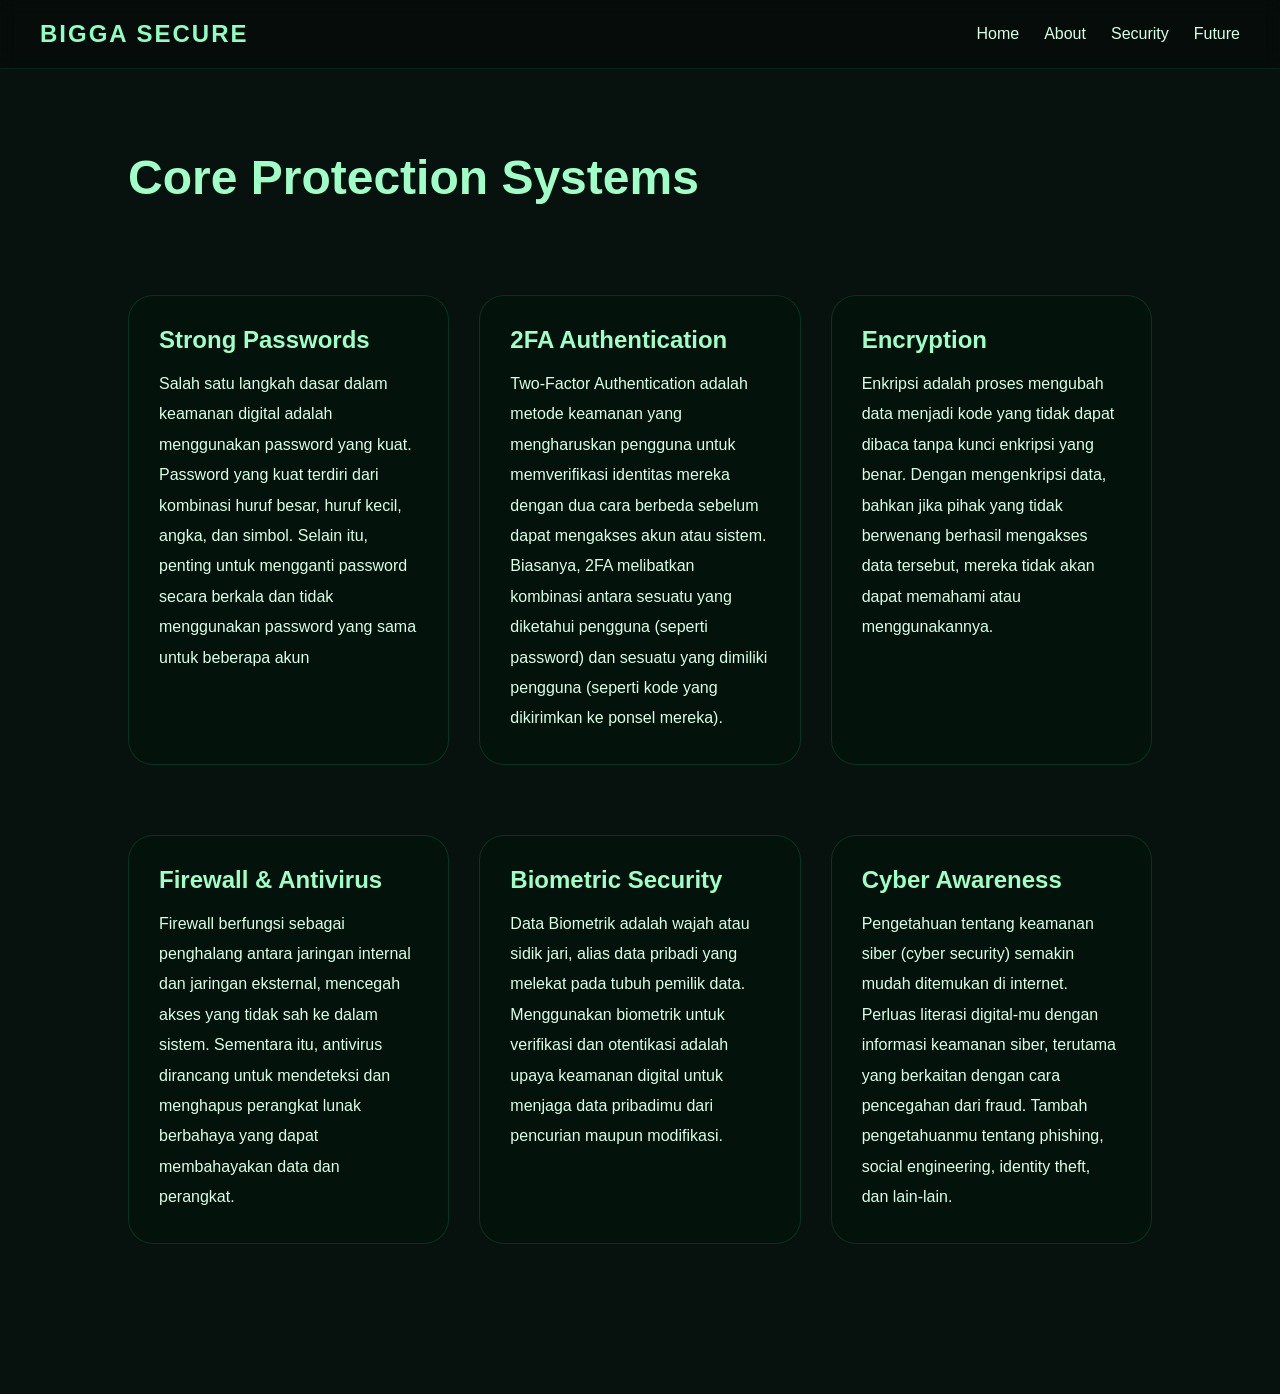
==== security.html @ c843732a "Add files via upload" ====
<!DOCTYPE html>
<html lang="en">
<head>
  <meta charset="UTF-8">
  <meta name="viewport" content="width=device-width, initial-scale=1.0">

  <title>Security Methods | Bigga Secure</title>

  <link rel="stylesheet" href="style.css">
</head>

<body>

  <nav>
    <h2>BIGGA SECURE</h2>

    <ul>
      <li><a href="index.html">Home</a></li>
      <li><a href="about.html">About</a></li>
      <li><a href="security.html">Security</a></li>
      <li><a href="future.html">Future</a></li>
    </ul>
  </nav>

  <section class="content-page">

    <h1>Core Protection Systems</h1>

    <div class="card-grid">

      <div class="glass-card">
        <h2>Strong Passwords</h2>
        <p>Salah satu langkah dasar dalam keamanan digital adalah menggunakan password yang kuat. Password yang kuat terdiri dari kombinasi huruf besar, huruf kecil, angka, dan simbol. Selain itu, penting untuk mengganti password secara berkala dan tidak menggunakan password yang sama untuk beberapa akun</p>
      </div>

      <div class="glass-card">
        <h2>2FA Authentication</h2>
        <p>Two-Factor Authentication adalah metode keamanan yang mengharuskan pengguna untuk memverifikasi identitas mereka dengan dua cara berbeda sebelum dapat mengakses akun atau sistem. Biasanya, 2FA melibatkan kombinasi antara sesuatu yang diketahui pengguna (seperti password) dan sesuatu yang dimiliki pengguna (seperti kode yang dikirimkan ke ponsel mereka).</p>
      </div>

      <div class="glass-card">
        <h2>Encryption</h2>
        <p>Enkripsi adalah proses mengubah data menjadi kode yang tidak dapat dibaca tanpa kunci enkripsi yang benar. Dengan mengenkripsi data, bahkan jika pihak yang tidak berwenang berhasil mengakses data tersebut, mereka tidak akan dapat memahami atau menggunakannya.</p>
      </div>

      <div class="glass-card">
        <h2>Firewall & Antivirus</h2>
        <p>Firewall berfungsi sebagai penghalang antara jaringan internal dan jaringan eksternal, mencegah akses yang tidak sah ke dalam sistem. Sementara itu, antivirus dirancang untuk mendeteksi dan menghapus perangkat lunak berbahaya yang dapat membahayakan data dan perangkat.</p>
      </div>

      <div class="glass-card">
        <h2>Biometric Security</h2>
        <p>Data Biometrik adalah wajah atau sidik jari, alias data pribadi yang melekat pada tubuh pemilik data. Menggunakan biometrik untuk verifikasi dan otentikasi adalah upaya keamanan digital untuk menjaga data pribadimu dari pencurian maupun modifikasi.</p>
      </div>

      <div class="glass-card">
        <h2>Cyber Awareness</h2>
        <p>Pengetahuan tentang keamanan siber (cyber security) semakin mudah ditemukan di internet. Perluas literasi digital-mu dengan informasi keamanan siber, terutama yang berkaitan dengan cara pencegahan dari fraud. Tambah pengetahuanmu tentang phishing, social engineering, identity theft, dan lain-lain.</p>
      </div>

    </div>

  </section>

</body>
</html>
---- style.css ----
/*section 1*/

*{
  margin:0;
  padding:0;
  box-sizing:border-box;
}

body{
  font-family:Arial, Helvetica, sans-serif;
  background:#07110d;
  color:#d8ffe8;
  overflow-x:hidden;
}

/* Navigation */

nav{
  position:fixed;
  top:0;
  width:100%;

  display:flex;
  justify-content:space-between;
  align-items:center;

  padding:20px 40px;

  background:rgba(0,0,0,0.25);

  backdrop-filter:blur(10px);

  border-bottom:1px solid rgba(0,255,170,0.1);

  z-index:1000;
}

nav h2{
  color:#8effc3;
  letter-spacing:2px;
}

/*Section 2*/

nav ul{
  display:flex;
  list-style:none;
  gap:25px;
}

nav a{
  color:#d6ffe8;
  text-decoration:none;
  transition:0.3s;
}
/* Hero */

.hero-page{
  min-height:100vh;

  display:flex;
  justify-content:center;
  align-items:center;

  text-align:center;

  position:relative;

  background:
  url('https://encrypted-tbn0.gstatic.com/images?q=tbn:ANd9GcSVBZOtTkUM7jFmlrrBxPNomndgYX7avk2jZA&s')
  center/cover;
}

.overlay{
  position:absolute;
  inset:0;

  background:
  linear-gradient(rgba(0,0,0,0.6),
  rgba(0,0,0,0.7));
}

.hero-content{
  position:relative;
  z-index:5;

  max-width:900px;

  padding:50px;

  background:rgba(0,20,10,0.45);

  border:1px solid rgba(0,255,170,0.2);
  border-radius:30px;

  backdrop-filter:blur(10px);
}

.hero-content h1{
  font-size:60px;
  margin-bottom:20px;

  color:#9effc7;
}

.hero-content p{
  line-height:1.8;
  margin-bottom:30px;

  color:#c6ffe0;
}

.main-button{
  display:inline-block;

  padding:15px 35px;
  
  background:
  linear-gradient(135deg,#00ff99,#00b36b);

  border-radius:40px;

  color:#04100b;
text-decoration: none;
  font-weight:bold;

  transition:0.3s;
}

.main-button:hover{
  transform:translateY(-8px);
}

/* Section 3 */
/* Pages */

.content-page{
  padding:150px 10%;
}

.content-page h1{
  font-size:3rem;
  margin-bottom:25px;

  color:#9effc7;
}

.content-page p{
  line-height:1.9;
  max-width:900px;

  color:#d8ffe8;
}

/* Cards */

.card-grid{
  display:grid;

  grid-template-columns:
  repeat(auto-fit,minmax(280px,1fr));

  gap:30px;

  margin-top:50px;
}

.glass-card{
  margin-top:40px;

  padding:30px;

  background:rgba(0,20,10,0.45);

  border:1px solid rgba(0,255,170,0.15);
  border-radius:25px;

  transition:0.4s;
}

.glass-card:hover{
  transform:translateY(-10px);

  border-color:#00ffaa;

  box-shadow:
  0 0 25px rgba(0,255,170,0.2);
}

.glass-card h2{
  margin-bottom:15px;

  color:#9effc7;
}
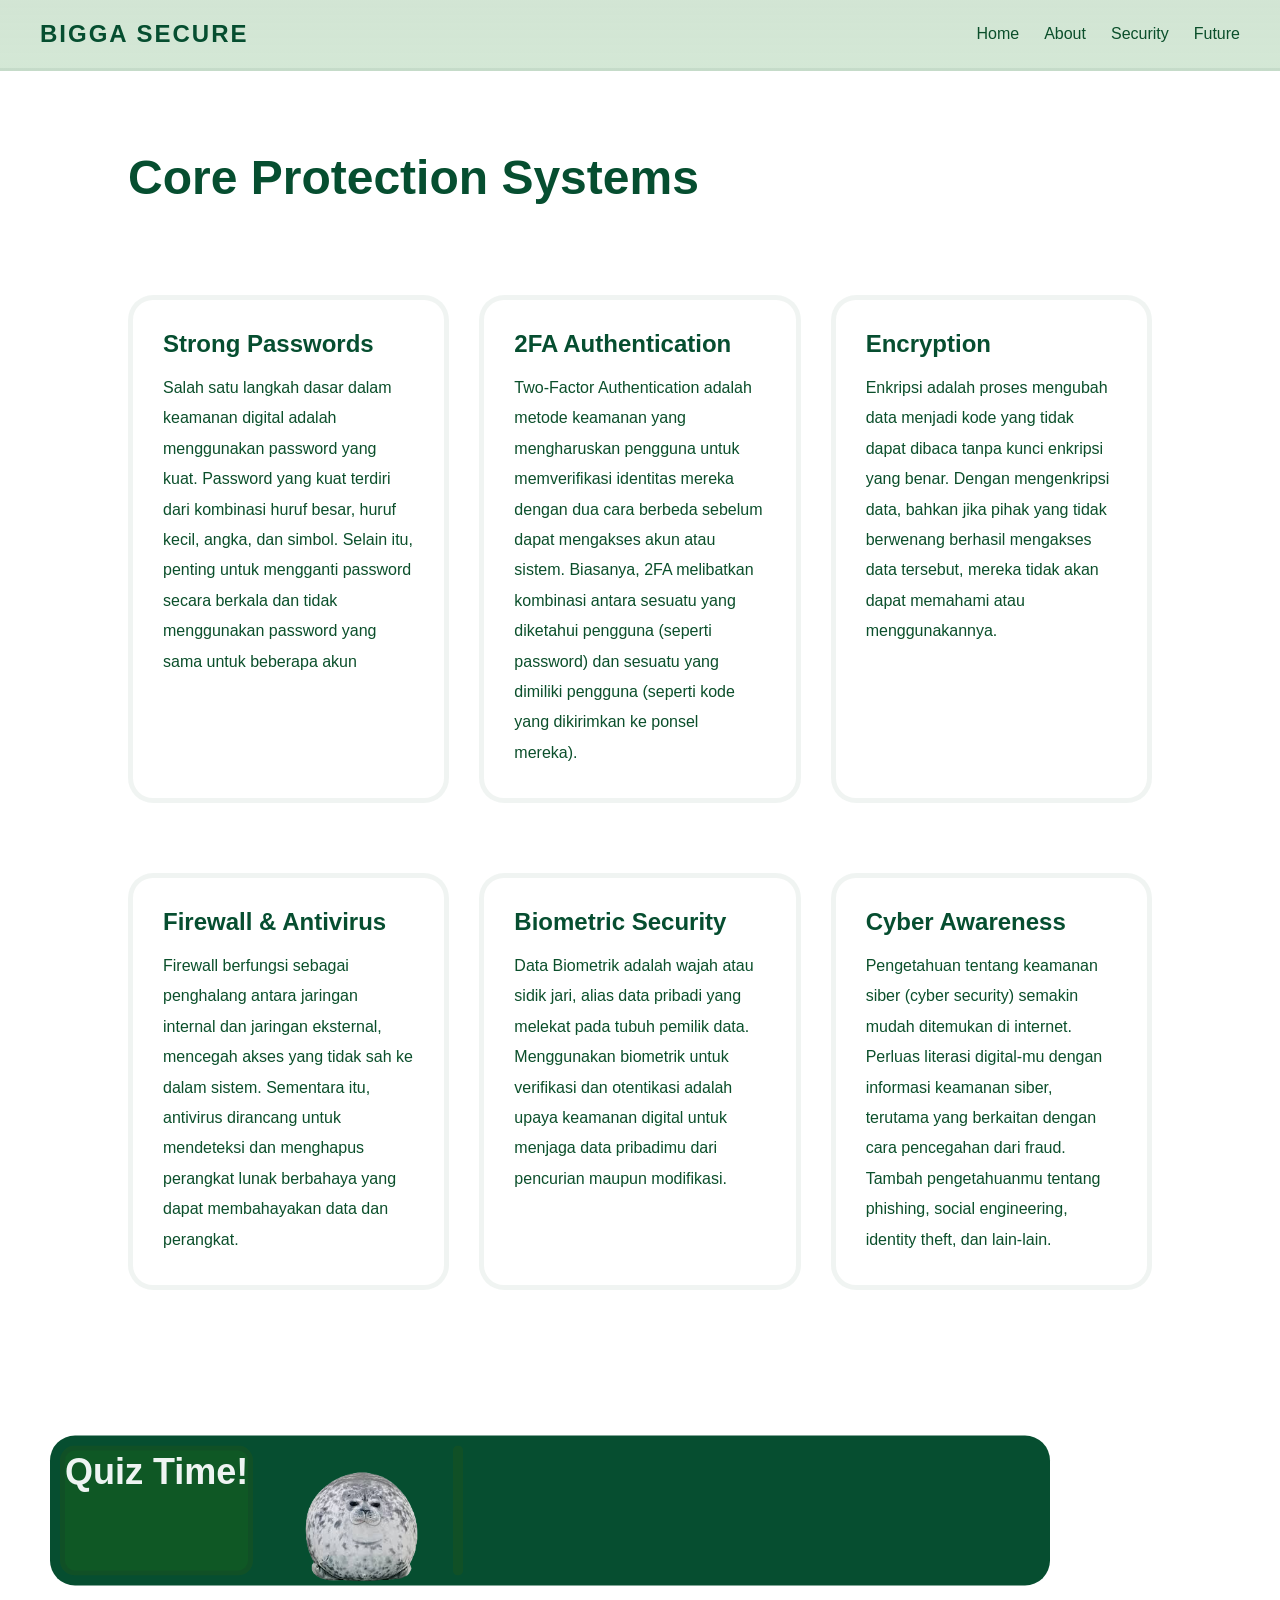
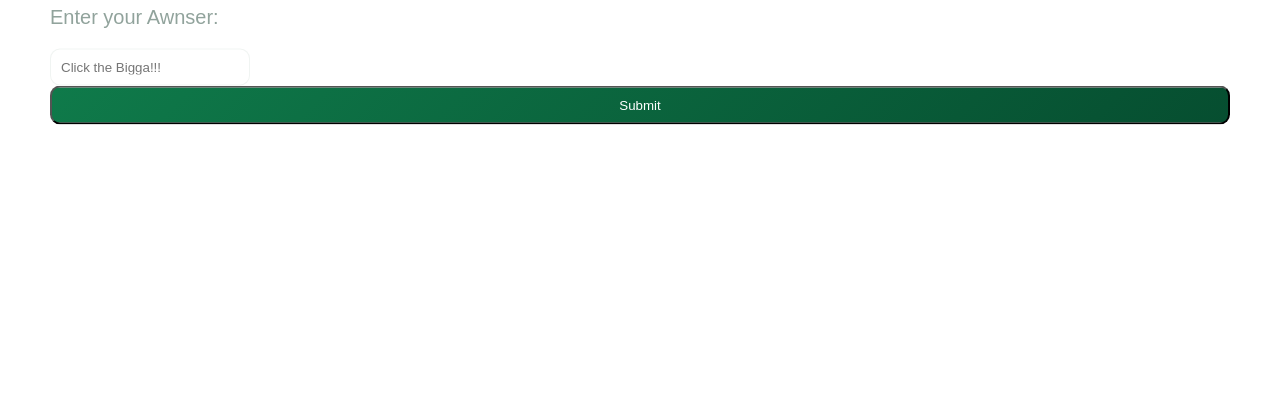
==== commit 1b8b4c30: "Add files via upload" ====
--- a/security.html
+++ b/security.html
@@ -3,14 +3,13 @@
 <head>
   <meta charset="UTF-8">
   <meta name="viewport" content="width=device-width, initial-scale=1.0">
-
   <title>Security Methods | Bigga Secure</title>
 
   <link rel="stylesheet" href="style.css">
 </head>
 
 <body>
-
+<script src="typewriter.js"></script>
   <nav>
     <h2>BIGGA SECURE</h2>
 
@@ -62,5 +61,21 @@
 
   </section>
 
+
+  <section class="quiz">
+    <div class="quizNPC">
+      <h2 class="quizTime">Quiz Time!</h2>
+<image class="bigga" src="assets/Seal.png" onclick="typeWriter()">
+<p class="quizTime" id="demo"></p>
+    </div>
+
+<label class="quizQuestion" for="userAwnser">Enter your Awnser:</label>
+<input class="quizInput" type="text" id="userAwnser" placeholder="Click the Bigga!!!">
+
+<button class="quizSubmit" onclick="showOutput()">Submit</button>
+
+  <p class="quizOutput" id="outputMessage"></p>
+</section>
+
 </body>
 </html>
--- a/style.css
+++ b/style.css
@@ -8,8 +8,8 @@
 
 body{
   font-family:Arial, Helvetica, sans-serif;
-  background:#07110d;
-  color:#d8ffe8;
+  background-color:linear-gradient(to bottom, #ffffff, #b4d4ba);
+  color:#0b4f2b;
   overflow-x:hidden;
 }
 
@@ -26,17 +26,17 @@
 
   padding:20px 40px;
 
-  background:rgba(0,0,0,0.25);
-
-  backdrop-filter:blur(10px);
-
-  border-bottom:1px solid rgba(0,255,170,0.1);
+  background:linear-gradient(rgba(205, 226, 207, 0.9), rgba(183, 216, 186, 0.6));
+
+  backdrop-filter:blur(6px);
+
+  border-bottom:3px solid rgba(11,79,43,0.06);
 
   z-index:1000;
 }
 
 nav h2{
-  color:#8effc3;
+  color:#064e30;
   letter-spacing:2px;
 }
 
@@ -49,7 +49,7 @@
 }
 
 nav a{
-  color:#d6ffe8;
+  color:#0b4f2b;
   text-decoration:none;
   transition:0.3s;
 }
@@ -76,8 +76,8 @@
   inset:0;
 
   background:
-  linear-gradient(rgba(0,0,0,0.6),
-  rgba(0,0,0,0.7));
+  linear-gradient(rgba(255,255,255,0.6),
+  rgba(255,255,255,0.85));
 }
 
 .hero-content{
@@ -88,9 +88,9 @@
 
   padding:50px;
 
-  background:rgba(0,20,10,0.45);
-
-  border:1px solid rgba(0,255,170,0.2);
+  background:rgba(255,255,255,0.9);
+
+  border:1px solid rgba(11,79,43,0.08);
   border-radius:30px;
 
   backdrop-filter:blur(10px);
@@ -99,15 +99,13 @@
 .hero-content h1{
   font-size:60px;
   margin-bottom:20px;
-
-  color:#9effc7;
+  color:#064e30;
 }
 
 .hero-content p{
   line-height:1.8;
   margin-bottom:30px;
-
-  color:#c6ffe0;
+  color:#0b4f2b;
 }
 
 .main-button{
@@ -116,11 +114,11 @@
   padding:15px 35px;
   
   background:
-  linear-gradient(135deg,#00ff99,#00b36b);
+  linear-gradient(135deg,#0f7a4a,#064e30);
 
   border-radius:40px;
 
-  color:#04100b;
+  color:#ffffff;
 text-decoration: none;
   font-weight:bold;
 
@@ -136,20 +134,21 @@
 
 .content-page{
   padding:150px 10%;
+  padding-bottom:300px;
 }
 
 .content-page h1{
   font-size:3rem;
   margin-bottom:25px;
 
-  color:#9effc7;
+  color:#064e30;
 }
 
 .content-page p{
   line-height:1.9;
   max-width:900px;
 
-  color:#d8ffe8;
+  color:#0b4f2b;
 }
 
 /* Cards */
@@ -170,9 +169,9 @@
 
   padding:30px;
 
-  background:rgba(0,20,10,0.45);
-
-  border:1px solid rgba(0,255,170,0.15);
+  background:rgba(255,255,255,0.95);
+
+  border:5px solid rgba(11,79,43,0.06);
   border-radius:25px;
 
   transition:0.4s;
@@ -181,14 +180,118 @@
 .glass-card:hover{
   transform:translateY(-10px);
 
-  border-color:#00ffaa;
+  border-color:#0f7a4a;
 
   box-shadow:
-  0 0 25px rgba(0,255,170,0.2);
+  0 0 25px rgba(11,79,43,0.08);
 }
 
 .glass-card h2{
   margin-bottom:15px;
 
-  color:#9effc7;
+  color:#064e30;
+}
+
+/* Bouncing Animation */
+
+@keyframes bounce {
+  0%, 100% {
+    transform: translateY(0);
+  }
+  25% {
+    transform: translateY(-20px);
+  }
+  50% {
+    transform: translateY(0);
+  }
+  75% {
+    transform: translateY(-10px);
+  }
+}
+
+.dialog-text{
+  font-size:10px;
+}
+
+.bigga{
+  width:200px;
+  height:175px;
+  padding-right:20px;
+  padding-bottom:20px;
+  padding-left:40px;
+}
+
+.bigga:hover {
+  animation: bounce infinite 1.5s;
+}
+
+.quizNPC{
+  width:1000px;
+  height:150px;
+  padding:10px;
+  background-color:rgba(6, 78, 48);
+  display:flex;
+  justify-content:left;
+  align-items:relative  ;
+  font-size:24px;
+  border-radius:25px;
+  margin-bottom:20px;
+}
+
+.quizTime{
+  color:#eef4f2;
+  background:blur(10px);
+  background-color:rgba(24, 97, 30, 0.559);
+  border:5px solid rgba(23, 63, 41, 0.274);
+  border-radius:15px;
+}
+
+.biggaDialog{
+  color:#d8dfdd;
+  border:1px solid rgba(11,79,43,0.06);
+  border-radius:25px;
+  padding:20px;
+  background:rgba(255,255,255,0.95);
+}
+
+
+.quizQuestion{
+  font-size:20px;
+  margin-bottom:20px;
+  color:#91a39c;
+}
+
+.quizOutput{
+  font-size:18px;
+  margin-top:20px;
+  color:#0b4f2b;
+}
+
+section.quiz{
+  padding:50px;
+  display:grid;
+  position: relative;
+  top: 50%;
+  left: 50%;
+  transform: translate(-50%, -50%);
+}
+
+.quizSubmit{
+  display:inline-block;
+  padding:10px 20px;
+  background:linear-gradient(135deg,#0f7a4a,#064e30);
+  border-radius:10px;
+  color:#ffffff;
+  transition:0.3s;
+}
+
+.quizInput{
+  padding:10px;
+  border:1px solid rgba(11,79,43,0.06);
+  border-radius:10px;
+  width:200px;
+}
+
+.quizSubmit:hover{
+  transform:translateY(-5px);
 }
